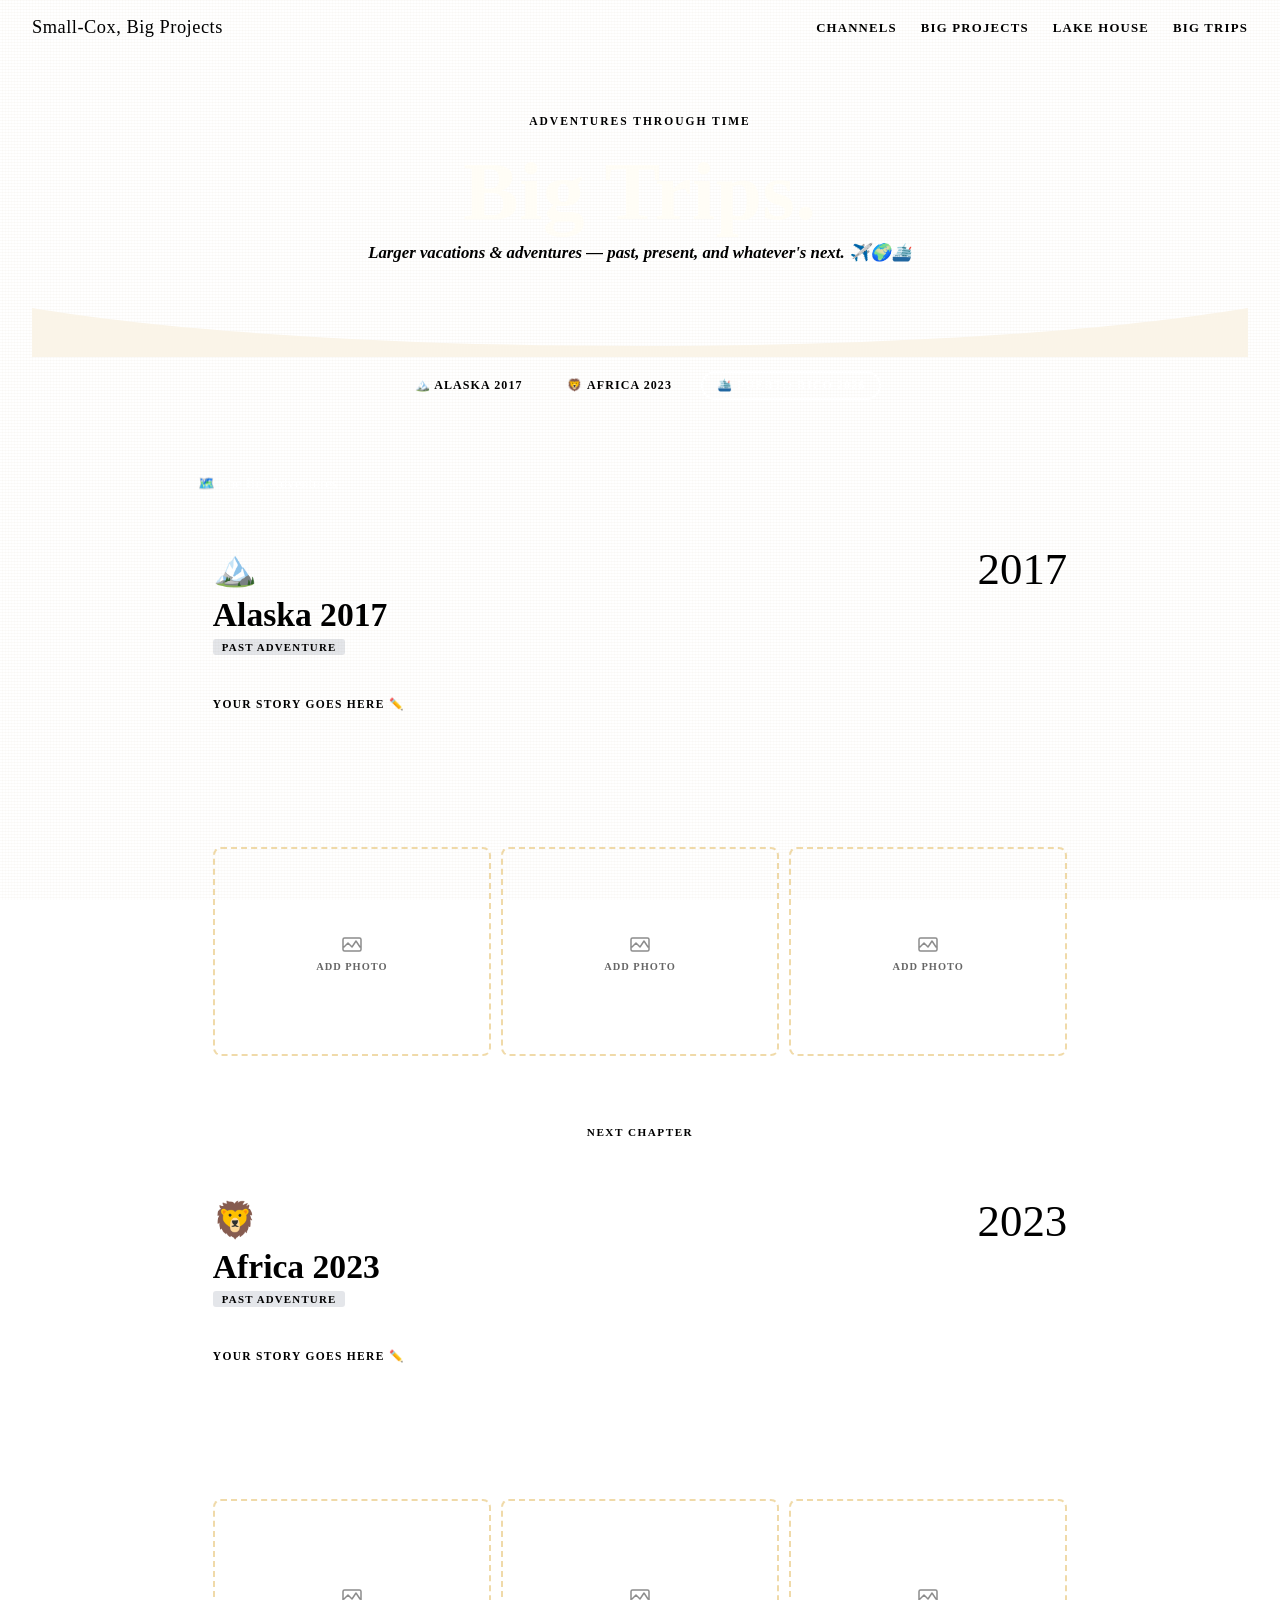
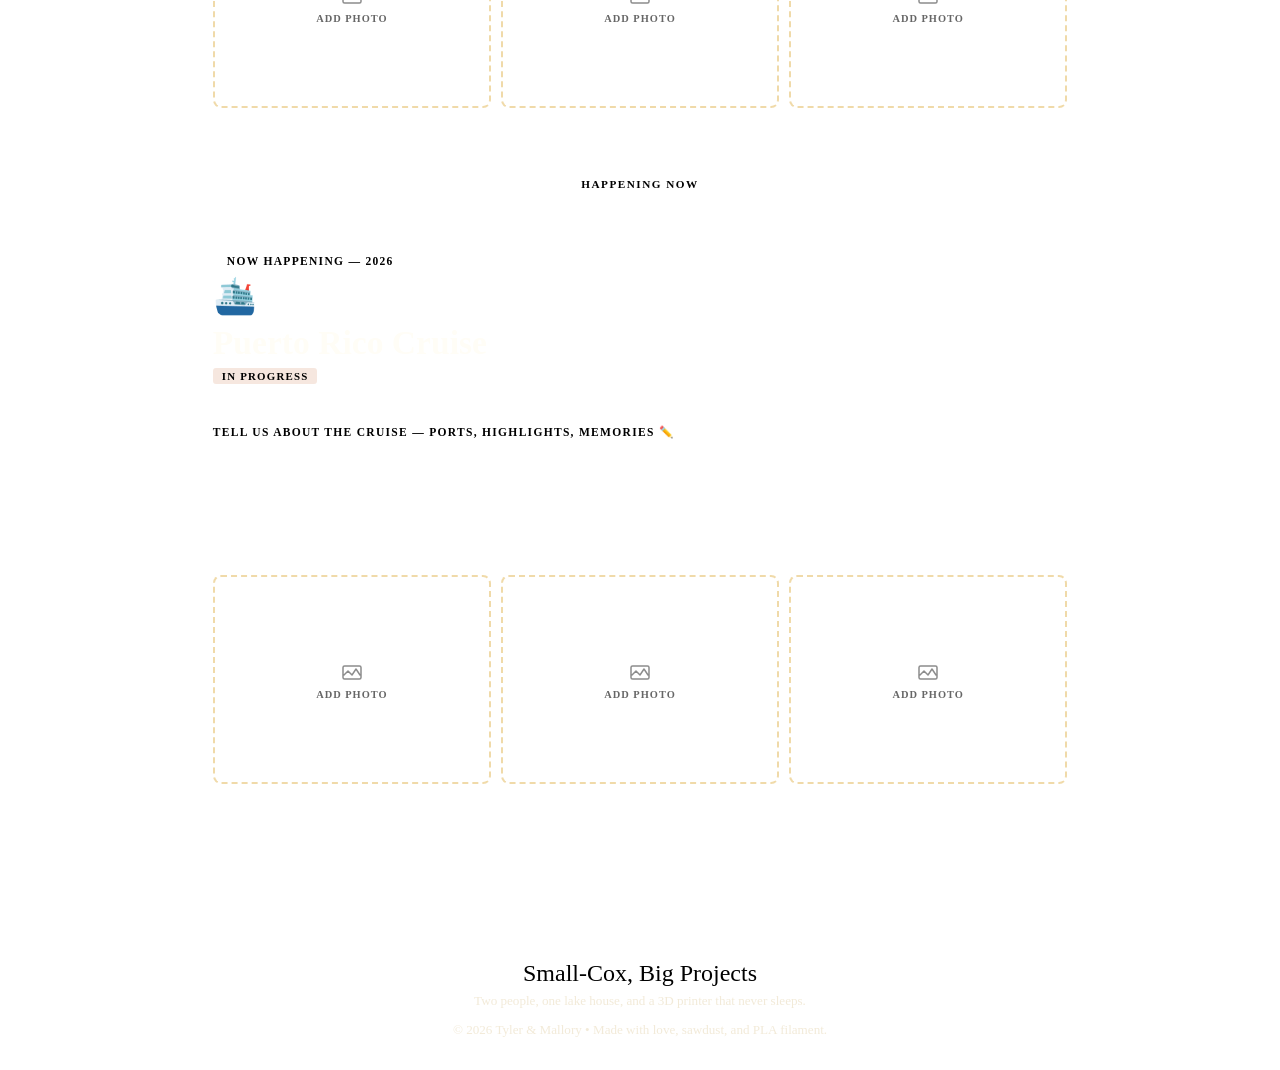
==== big-trips.html @ 5f70037a "Create big-trips.html" ====
<!DOCTYPE html>

<html lang="en">
<head>
  <meta charset="UTF-8">
  <meta name="viewport" content="width=device-width, initial-scale=1.0">
  <title>Big Trips — Small-Cox, Big Projects</title>
  <link href="https://fonts.googleapis.com/css2?family=Abril+Fatface&family=Nunito:ital,wght@0,400;0,600;0,700;1,400;1,600&display=swap" rel="stylesheet">
  <style>
    *, *::before, *::after { box-sizing: border-box; margin: 0; padding: 0; }

```
:root {
  --cream:     #FAF4E8;
  --tan:       #E8D9B8;
  --rust:      #C45C2A;
  --rust-lt:   #E87B48;
  --forest:    #3A5E42;
  --forest-lt: #5A8C63;
  --navy:      #243556;
  --gold:      #D4960A;
  --gold-lt:   #F2B830;
  --brown:     #6B3F1F;
  --ink:       #1E1810;
  --muted:     #7A6A54;
  --card-bg:   #FFFDF6;
  --serif:     'Abril Fatface', serif;
  --sans:      'Nunito', sans-serif;
}

body {
  background-color: var(--cream);
  font-family: var(--sans);
  color: var(--ink);
  overflow-x: hidden;
}

body::before {
  content: '';
  position: fixed;
  inset: 0;
  background-image:
    repeating-linear-gradient(0deg, transparent, transparent 2px, rgba(139,110,60,.03) 2px, rgba(139,110,60,.03) 3px),
    repeating-linear-gradient(90deg, transparent, transparent 2px, rgba(139,110,60,.02) 2px, rgba(139,110,60,.02) 3px);
  pointer-events: none;
  z-index: 0;
}

/* ── NAV ── */
nav {
  position: sticky;
  top: 0;
  z-index: 100;
  background: var(--navy);
  padding: 0 2rem;
  display: flex;
  align-items: center;
  justify-content: space-between;
  height: 54px;
  border-bottom: 3px solid var(--gold);
}

.nav-logo {
  font-family: var(--serif);
  font-size: 1.15rem;
  color: var(--gold-lt);
  letter-spacing: .5px;
  text-decoration: none;
}

.nav-links {
  display: flex;
  gap: 1.5rem;
  list-style: none;
}

.nav-links a {
  font-size: .8rem;
  font-weight: 700;
  text-transform: uppercase;
  letter-spacing: 1.2px;
  color: var(--tan);
  text-decoration: none;
  transition: color .2s;
}

.nav-links a:hover,
.nav-links a.active { color: var(--gold-lt); }

/* ── HERO ── */
.hero {
  position: relative;
  z-index: 1;
  background: var(--navy);
  padding: 3.5rem 2rem 0;
  text-align: center;
  overflow: hidden;
}

.hero-tape {
  display: inline-block;
  background: var(--gold);
  color: var(--navy);
  font-family: var(--sans);
  font-weight: 700;
  font-size: .72rem;
  text-transform: uppercase;
  letter-spacing: 2px;
  padding: 5px 18px;
  border-radius: 3px;
  margin-bottom: 1.1rem;
}

.hero h1 {
  font-family: var(--serif);
  font-size: clamp(2.6rem, 8vw, 5.2rem);
  line-height: 1.0;
  color: #FFFDF6;
  margin-bottom: .6rem;
  letter-spacing: .5px;
}

.hero h1 span { color: var(--gold-lt); }

.hero-sub {
  font-size: 1.05rem;
  color: var(--tan);
  font-style: italic;
  font-weight: 600;
  margin-bottom: 2.8rem;
}

.hero-wave {
  display: block;
  width: 100%;
  margin-bottom: -2px;
  line-height: 0;
}

/* ── TRIP JUMP NAV ── */
.trip-nav {
  position: relative;
  z-index: 1;
  background: var(--tan);
  border-bottom: 2px dashed var(--gold);
  padding: .9rem 2rem;
  display: flex;
  gap: .8rem;
  flex-wrap: wrap;
  justify-content: center;
}

.trip-nav a {
  font-size: .75rem;
  font-weight: 700;
  text-transform: uppercase;
  letter-spacing: 1.1px;
  color: var(--navy);
  text-decoration: none;
  padding: 5px 14px;
  border-radius: 20px;
  border: 2px solid transparent;
  transition: all .2s;
}

.trip-nav a:hover { border-color: var(--navy); background: rgba(36,53,86,.08); }
.trip-nav a.now   { background: var(--rust); color: #fff; border-color: var(--rust); }

/* ── MAIN ── */
main {
  position: relative;
  z-index: 1;
  max-width: 960px;
  margin: 0 auto;
  padding: 3.5rem 1.5rem 5rem;
}

.section-label {
  display: inline-block;
  font-family: var(--serif);
  font-size: .85rem;
  background: var(--rust);
  color: #fff;
  padding: 4px 14px;
  border-radius: 3px;
  letter-spacing: .5px;
  margin-bottom: 1.6rem;
}

/* ── TRIP CARD ── */
.trip-card {
  background: var(--card-bg);
  border: 2px solid var(--tan);
  border-radius: 14px;
  overflow: hidden;
  margin-bottom: 2.2rem;
  transition: box-shadow .25s;
}

.trip-card:hover { box-shadow: 6px 8px 0 var(--tan); }

.trip-card-header {
  display: flex;
  align-items: flex-start;
  justify-content: space-between;
  gap: 1rem;
  padding: 1.6rem 1.8rem 1.2rem;
  border-bottom: 2px dashed var(--tan);
}

.trip-icon { font-size: 2.2rem; margin-bottom: .5rem; display: block; }

.trip-card h2 {
  font-family: var(--serif);
  font-size: clamp(1.5rem, 3.5vw, 2.1rem);
  color: var(--navy);
  line-height: 1.1;
  margin-bottom: .35rem;
}

.trip-card h2 span { color: var(--rust); }

.trip-meta-row {
  display: flex;
  align-items: center;
  gap: .5rem;
  flex-wrap: wrap;
  margin-top: .3rem;
}

.trip-tag {
  display: inline-block;
  font-size: .68rem;
  font-weight: 700;
  text-transform: uppercase;
  letter-spacing: 1.2px;
  padding: 2px 9px;
  border-radius: 3px;
}

.tag-past    { background: rgba(36,53,86,.12);  color: var(--navy); }
.tag-current { background: rgba(196,92,42,.15); color: var(--rust); }

.trip-year-badge {
  font-family: var(--serif);
  font-size: 2.8rem;
  color: var(--tan);
  line-height: 1;
  user-select: none;
}

/* ── CARD BODY / PLACEHOLDERS ── */
.trip-card-body { padding: 1.4rem 1.8rem 1.8rem; }

.placeholder-hint {
  font-size: .72rem;
  font-weight: 700;
  text-transform: uppercase;
  letter-spacing: 1.3px;
  color: var(--gold);
  margin-bottom: .8rem;
  display: flex;
  align-items: center;
  gap: .4rem;
}

.placeholder-hint::after { content: ''; flex: 1; height: 1px; background: var(--tan); }

.placeholder-lines { display: flex; flex-direction: column; gap: 9px; margin-bottom: 1.4rem; }

.pl { height: 13px; background: var(--tan); border-radius: 3px; opacity: .7; }
.pl.w95 { width: 95%; }
.pl.w88 { width: 88%; }
.pl.w80 { width: 80%; }
.pl.w70 { width: 70%; }
.pl.w60 { width: 60%; }

/* ── PHOTO STRIP ── */
.photo-strip {
  display: grid;
  grid-template-columns: repeat(3, 1fr);
  gap: 10px;
}

.photo-box {
  aspect-ratio: 4/3;
  background: var(--cream);
  border: 2px dashed rgba(212,150,10,.35);
  border-radius: 8px;
  display: flex;
  flex-direction: column;
  align-items: center;
  justify-content: center;
  gap: 6px;
  color: var(--muted);
}

.photo-box svg { width: 24px; height: 24px; opacity: .45; }

.photo-box span {
  font-size: .65rem;
  font-weight: 700;
  text-transform: uppercase;
  letter-spacing: 1px;
  opacity: .6;
}

/* ── CURRENT (rust header) ── */
.trip-card.current { border-color: var(--rust); }

.trip-card.current .trip-card-header {
  background: var(--rust);
  border-bottom-color: rgba(255,255,255,.2);
}

.trip-card.current .trip-card-header h2        { color: #FFFDF6; }
.trip-card.current .trip-card-header h2 span   { color: var(--gold-lt); }
.trip-card.current .trip-year-badge            { color: rgba(255,255,255,.2); }

.now-airing {
  display: inline-flex;
  align-items: center;
  gap: 6px;
  font-size: .72rem;
  font-weight: 700;
  text-transform: uppercase;
  letter-spacing: 1.3px;
  color: var(--gold-lt);
  margin-bottom: .5rem;
}

.pulse {
  width: 8px; height: 8px;
  background: var(--gold-lt);
  border-radius: 50%;
  animation: pulse 1.6s ease-in-out infinite;
}

@keyframes pulse {
  0%, 100% { transform: scale(1); opacity: 1; }
  50%       { transform: scale(1.6); opacity: .4; }
}

/* ── DIVIDER ── */
.chapter-divider {
  display: flex;
  align-items: center;
  gap: 1rem;
  margin: 2.6rem 0 2.2rem;
}

.chapter-divider::before,
.chapter-divider::after { content: ''; flex: 1; height: 2px; background: var(--tan); border-radius: 2px; }

.chapter-divider span {
  font-size: .7rem;
  font-weight: 700;
  text-transform: uppercase;
  letter-spacing: 1.5px;
  color: var(--muted);
  white-space: nowrap;
}

/* ── FOOTER ── */
footer {
  position: relative;
  z-index: 1;
  background: var(--navy);
  color: var(--tan);
  text-align: center;
  padding: 2rem;
  font-size: .82rem;
  border-top: 3px solid var(--gold);
}

footer .footer-logo { font-family: var(--serif); font-size: 1.5rem; color: var(--gold-lt); margin-bottom: .4rem; }
footer p { color: rgba(232,217,184,.55); margin-top: .3rem; }

/* ── ANIMATIONS ── */
@keyframes fadeUp {
  from { opacity: 0; transform: translateY(22px); }
  to   { opacity: 1; transform: translateY(0); }
}
.fade-in   { animation: fadeUp .7s ease both; }
.fade-in-2 { animation: fadeUp .7s .15s ease both; }
.fade-in-3 { animation: fadeUp .7s .3s ease both; }
.fade-in-4 { animation: fadeUp .7s .45s ease both; }

@media (max-width: 560px) {
  .trip-card-header     { flex-direction: column; }
  .trip-year-badge      { font-size: 2rem; align-self: flex-end; }
  .photo-strip          { grid-template-columns: 1fr 1fr; }
  .photo-strip .photo-box:last-child { display: none; }
  .nav-links            { gap: .9rem; }
}
```

  </style>
</head>
<body>

<!-- NAV -->

<nav>
  <a href="index.html" class="nav-logo">Small-Cox, Big Projects</a>
  <ul class="nav-links">
    <li><a href="index.html#channels">Channels</a></li>
    <li><a href="index.html#big-projects">Big Projects</a></li>
    <li><a href="index.html#lakehouse">Lake House</a></li>
    <li><a href="big-trips.html" class="active">Big Trips</a></li>
  </ul>
</nav>

<!-- HERO -->

<div class="hero">
  <div class="hero-tape">Adventures Through Time</div>
  <h1 class="fade-in">Big <span>Trips.</span></h1>
  <p class="hero-sub fade-in-2">Larger vacations &amp; adventures — past, present, and whatever's next. ✈️🌍🛳️</p>
  <svg class="hero-wave" viewBox="0 0 1440 60" xmlns="http://www.w3.org/2000/svg" preserveAspectRatio="none">
    <path d="M0,0 C360,60 1080,60 1440,0 L1440,60 L0,60 Z" fill="#FAF4E8"/>
  </svg>
</div>

<!-- QUICK JUMP -->

<div class="trip-nav">
  <a href="#alaska-2017">🏔️ Alaska 2017</a>
  <a href="#africa-2023">🦁 Africa 2023</a>
  <a href="#puerto-rico-2026" class="now">🛳️ Puerto Rico 2026</a>
</div>

<!-- MAIN -->

<main>

  <div class="section-label fade-in-3">🗺️ The Big Adventures</div>

  <!-- ══ ALASKA 2017 ══ -->

  <div class="trip-card fade-in-3" id="alaska-2017">
    <div class="trip-card-header">
      <div>
        <span class="trip-icon">🏔️</span>
        <h2>Alaska <span>2017</span></h2>
        <div class="trip-meta-row">
          <span class="trip-tag tag-past">Past Adventure</span>
        </div>
      </div>
      <div class="trip-year-badge">2017</div>
    </div>
    <div class="trip-card-body">
      <div class="placeholder-hint">Your story goes here ✏️</div>
      <div class="placeholder-lines">
        <div class="pl w95"></div>
        <div class="pl w80"></div>
        <div class="pl w88"></div>
        <div class="pl w70"></div>
        <div class="pl w60"></div>
      </div>
      <div class="photo-strip">
        <div class="photo-box">
          <svg xmlns="http://www.w3.org/2000/svg" fill="none" viewBox="0 0 24 24" stroke="currentColor"><path stroke-linecap="round" stroke-linejoin="round" stroke-width="1.5" d="M4 16l4-4 4 4 4-6 4 6M3 8.5A1.5 1.5 0 014.5 7h15A1.5 1.5 0 0121 8.5v10A1.5 1.5 0 0119.5 20h-15A1.5 1.5 0 013 18.5V8.5z"/></svg>
          <span>Add Photo</span>
        </div>
        <div class="photo-box">
          <svg xmlns="http://www.w3.org/2000/svg" fill="none" viewBox="0 0 24 24" stroke="currentColor"><path stroke-linecap="round" stroke-linejoin="round" stroke-width="1.5" d="M4 16l4-4 4 4 4-6 4 6M3 8.5A1.5 1.5 0 014.5 7h15A1.5 1.5 0 0121 8.5v10A1.5 1.5 0 0119.5 20h-15A1.5 1.5 0 013 18.5V8.5z"/></svg>
          <span>Add Photo</span>
        </div>
        <div class="photo-box">
          <svg xmlns="http://www.w3.org/2000/svg" fill="none" viewBox="0 0 24 24" stroke="currentColor"><path stroke-linecap="round" stroke-linejoin="round" stroke-width="1.5" d="M4 16l4-4 4 4 4-6 4 6M3 8.5A1.5 1.5 0 014.5 7h15A1.5 1.5 0 0121 8.5v10A1.5 1.5 0 0119.5 20h-15A1.5 1.5 0 013 18.5V8.5z"/></svg>
          <span>Add Photo</span>
        </div>
      </div>
    </div>
  </div>

  <div class="chapter-divider"><span>next chapter</span></div>

  <!-- ══ AFRICA 2023 ══ -->

  <div class="trip-card fade-in-4" id="africa-2023">
    <div class="trip-card-header">
      <div>
        <span class="trip-icon">🦁</span>
        <h2>Africa <span>2023</span></h2>
        <div class="trip-meta-row">
          <span class="trip-tag tag-past">Past Adventure</span>
        </div>
      </div>
      <div class="trip-year-badge">2023</div>
    </div>
    <div class="trip-card-body">
      <div class="placeholder-hint">Your story goes here ✏️</div>
      <div class="placeholder-lines">
        <div class="pl w88"></div>
        <div class="pl w95"></div>
        <div class="pl w70"></div>
        <div class="pl w80"></div>
        <div class="pl w60"></div>
      </div>
      <div class="photo-strip">
        <div class="photo-box">
          <svg xmlns="http://www.w3.org/2000/svg" fill="none" viewBox="0 0 24 24" stroke="currentColor"><path stroke-linecap="round" stroke-linejoin="round" stroke-width="1.5" d="M4 16l4-4 4 4 4-6 4 6M3 8.5A1.5 1.5 0 014.5 7h15A1.5 1.5 0 0121 8.5v10A1.5 1.5 0 0119.5 20h-15A1.5 1.5 0 013 18.5V8.5z"/></svg>
          <span>Add Photo</span>
        </div>
        <div class="photo-box">
          <svg xmlns="http://www.w3.org/2000/svg" fill="none" viewBox="0 0 24 24" stroke="currentColor"><path stroke-linecap="round" stroke-linejoin="round" stroke-width="1.5" d="M4 16l4-4 4 4 4-6 4 6M3 8.5A1.5 1.5 0 014.5 7h15A1.5 1.5 0 0121 8.5v10A1.5 1.5 0 0119.5 20h-15A1.5 1.5 0 013 18.5V8.5z"/></svg>
          <span>Add Photo</span>
        </div>
        <div class="photo-box">
          <svg xmlns="http://www.w3.org/2000/svg" fill="none" viewBox="0 0 24 24" stroke="currentColor"><path stroke-linecap="round" stroke-linejoin="round" stroke-width="1.5" d="M4 16l4-4 4 4 4-6 4 6M3 8.5A1.5 1.5 0 014.5 7h15A1.5 1.5 0 0121 8.5v10A1.5 1.5 0 0119.5 20h-15A1.5 1.5 0 013 18.5V8.5z"/></svg>
          <span>Add Photo</span>
        </div>
      </div>
    </div>
  </div>

  <div class="chapter-divider"><span>happening now</span></div>

  <!-- ══ PUERTO RICO CRUISE 2026 ══ -->

  <div class="trip-card current fade-in-4" id="puerto-rico-2026">
    <div class="trip-card-header">
      <div>
        <div class="now-airing"><div class="pulse"></div> Now Happening — 2026</div>
        <span class="trip-icon">🛳️</span>
        <h2>Puerto Rico <span>Cruise</span></h2>
        <div class="trip-meta-row">
          <span class="trip-tag tag-current">In Progress</span>
        </div>
      </div>
      <div class="trip-year-badge">2026</div>
    </div>
    <div class="trip-card-body">
      <div class="placeholder-hint">Tell us about the cruise — ports, highlights, memories ✏️</div>
      <div class="placeholder-lines">
        <div class="pl w95"></div>
        <div class="pl w88"></div>
        <div class="pl w80"></div>
        <div class="pl w70"></div>
        <div class="pl w60"></div>
      </div>
      <div class="photo-strip">
        <div class="photo-box">
          <svg xmlns="http://www.w3.org/2000/svg" fill="none" viewBox="0 0 24 24" stroke="currentColor"><path stroke-linecap="round" stroke-linejoin="round" stroke-width="1.5" d="M4 16l4-4 4 4 4-6 4 6M3 8.5A1.5 1.5 0 014.5 7h15A1.5 1.5 0 0121 8.5v10A1.5 1.5 0 0119.5 20h-15A1.5 1.5 0 013 18.5V8.5z"/></svg>
          <span>Add Photo</span>
        </div>
        <div class="photo-box">
          <svg xmlns="http://www.w3.org/2000/svg" fill="none" viewBox="0 0 24 24" stroke="currentColor"><path stroke-linecap="round" stroke-linejoin="round" stroke-width="1.5" d="M4 16l4-4 4 4 4-6 4 6M3 8.5A1.5 1.5 0 014.5 7h15A1.5 1.5 0 0121 8.5v10A1.5 1.5 0 0119.5 20h-15A1.5 1.5 0 013 18.5V8.5z"/></svg>
          <span>Add Photo</span>
        </div>
        <div class="photo-box">
          <svg xmlns="http://www.w3.org/2000/svg" fill="none" viewBox="0 0 24 24" stroke="currentColor"><path stroke-linecap="round" stroke-linejoin="round" stroke-width="1.5" d="M4 16l4-4 4 4 4-6 4 6M3 8.5A1.5 1.5 0 014.5 7h15A1.5 1.5 0 0121 8.5v10A1.5 1.5 0 0119.5 20h-15A1.5 1.5 0 013 18.5V8.5z"/></svg>
          <span>Add Photo</span>
        </div>
      </div>
    </div>
  </div>

</main>

<!-- FOOTER -->

<footer>
  <div class="footer-logo">Small-Cox, Big Projects</div>
  <p>Two people, one lake house, and a 3D printer that never sleeps.</p>
  <p style="margin-top:.8rem;">© 2026 Tyler &amp; Mallory &bull; Made with love, sawdust, and PLA filament.</p>
</footer>

</body>
</html>
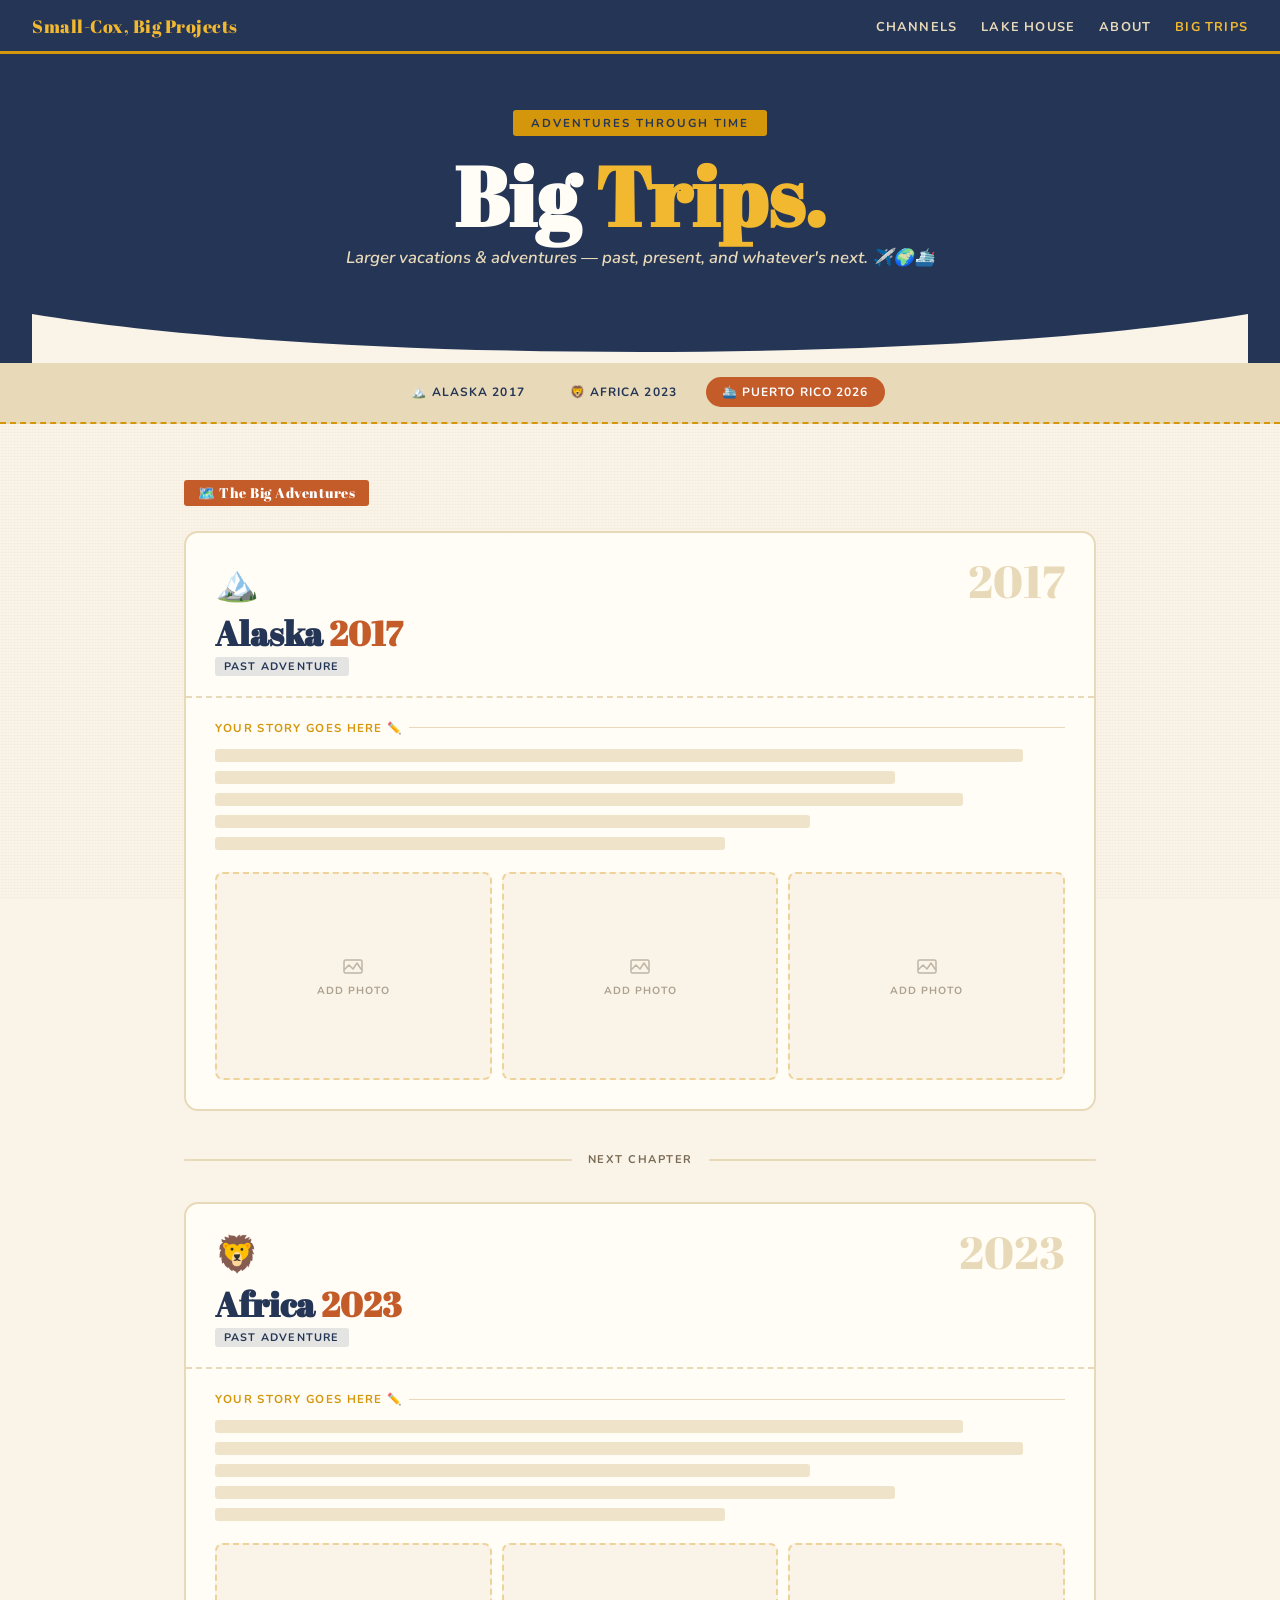
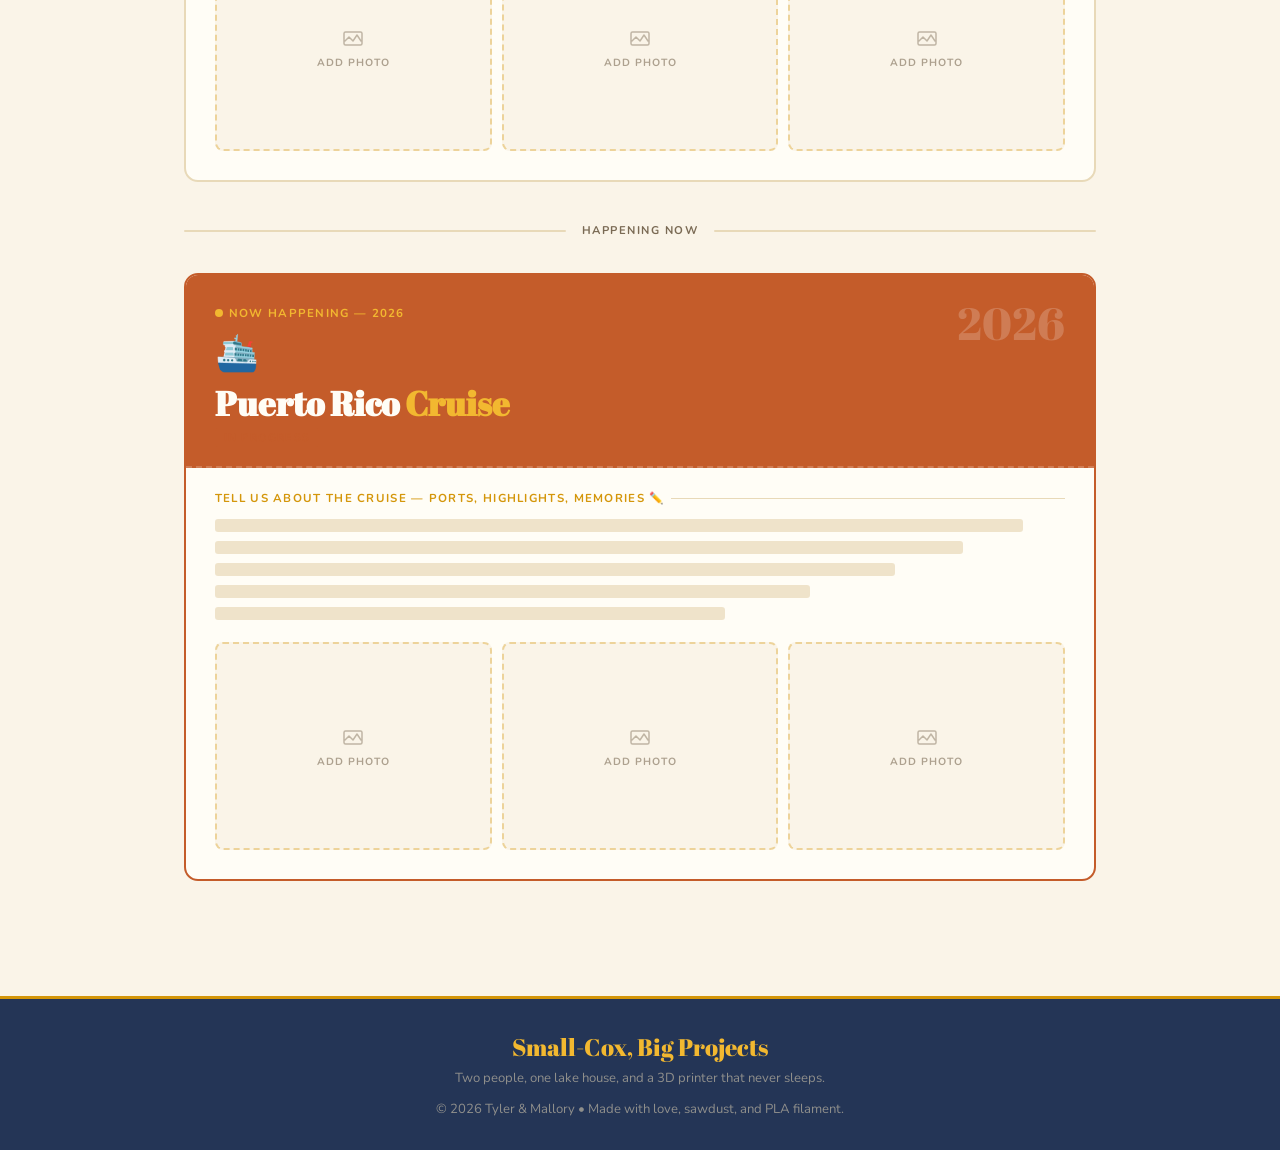
==== commit 03285dc6: "Fix critical CSS/HTML bugs and normalize nav across all pages - index.html: replace en-dashes with -" ====
--- a/big-trips.html
+++ b/big-trips.html
@@ -9,7 +9,6 @@
   <style>
     *, *::before, *::after { box-sizing: border-box; margin: 0; padding: 0; }
 
-```
 :root {
   --cream:     #FAF4E8;
   --tan:       #E8D9B8;
@@ -393,7 +392,6 @@
   .photo-strip .photo-box:last-child { display: none; }
   .nav-links            { gap: .9rem; }
 }
-```
 
   </style>
 </head>
@@ -405,8 +403,8 @@
   <a href="index.html" class="nav-logo">Small-Cox, Big Projects</a>
   <ul class="nav-links">
     <li><a href="index.html#channels">Channels</a></li>
-    <li><a href="index.html#big-projects">Big Projects</a></li>
     <li><a href="index.html#lakehouse">Lake House</a></li>
+    <li><a href="index.html#about">About</a></li>
     <li><a href="big-trips.html" class="active">Big Trips</a></li>
   </ul>
 </nav>
